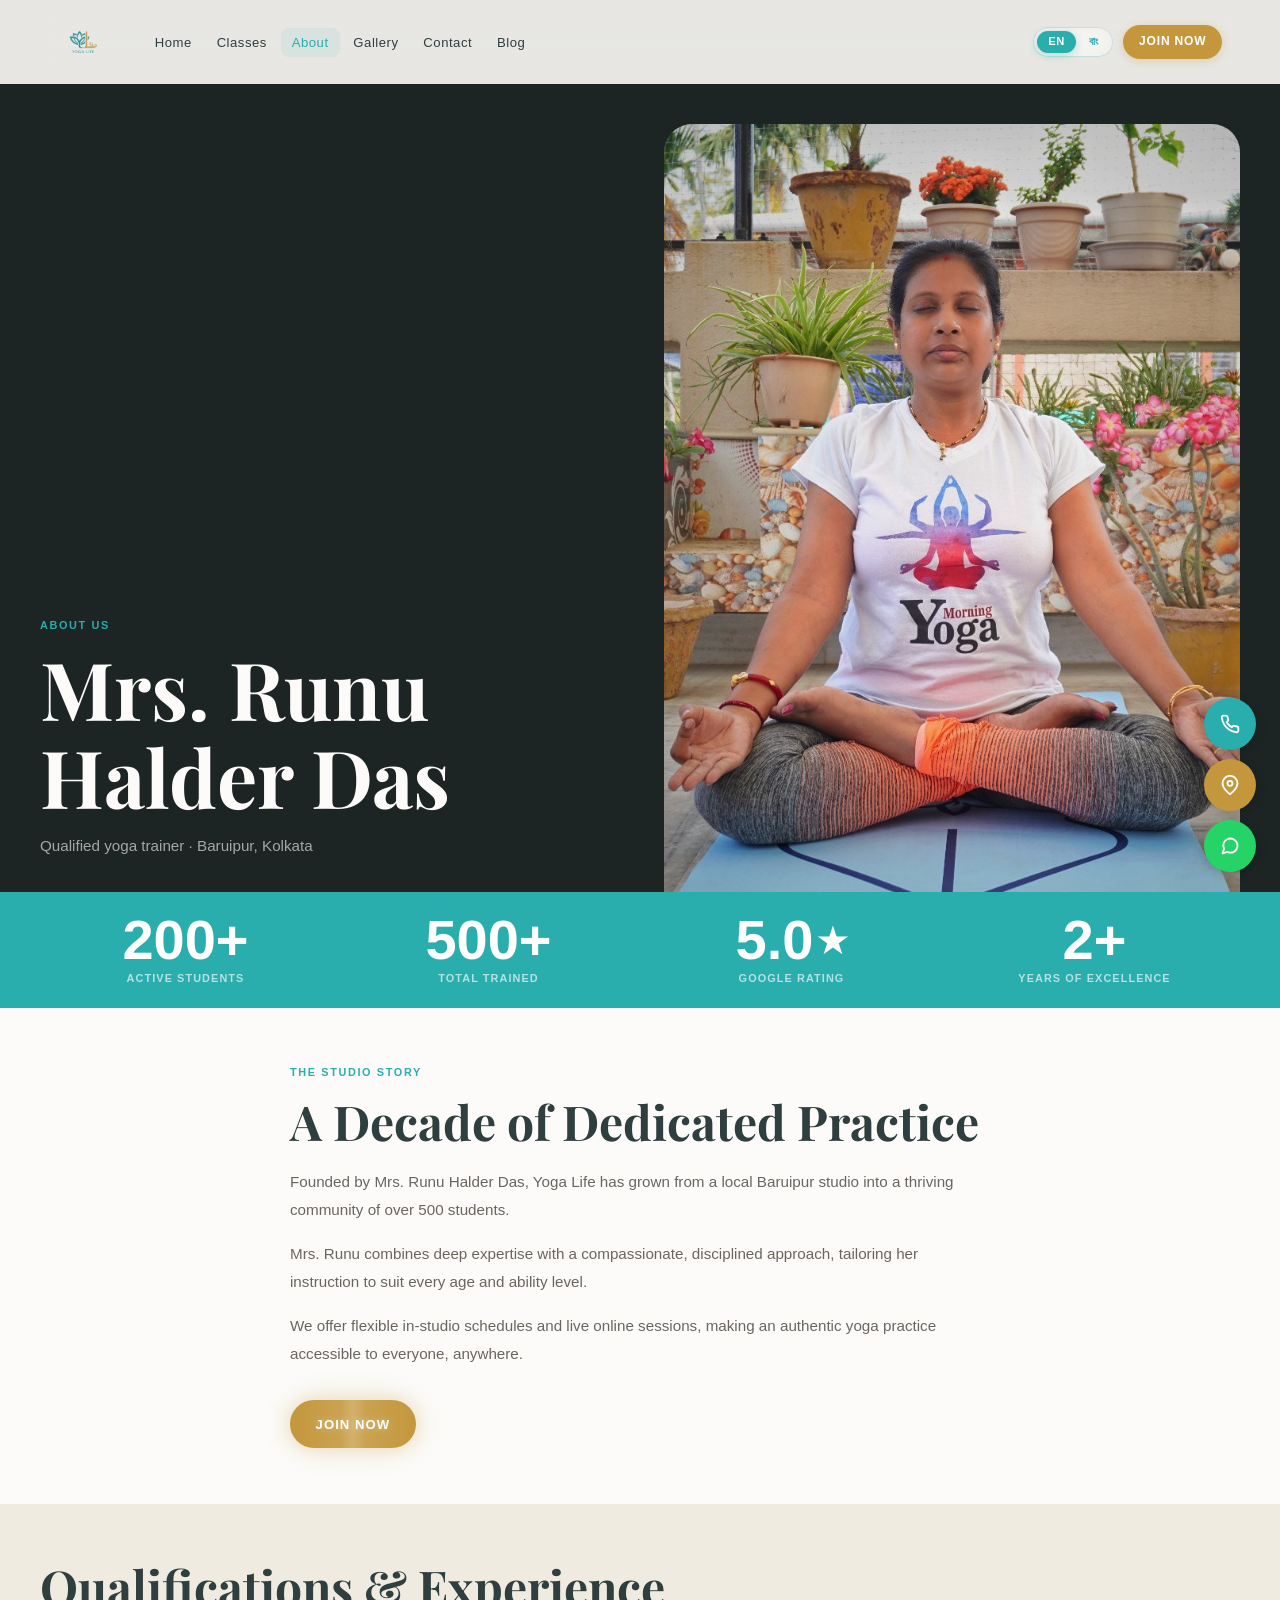
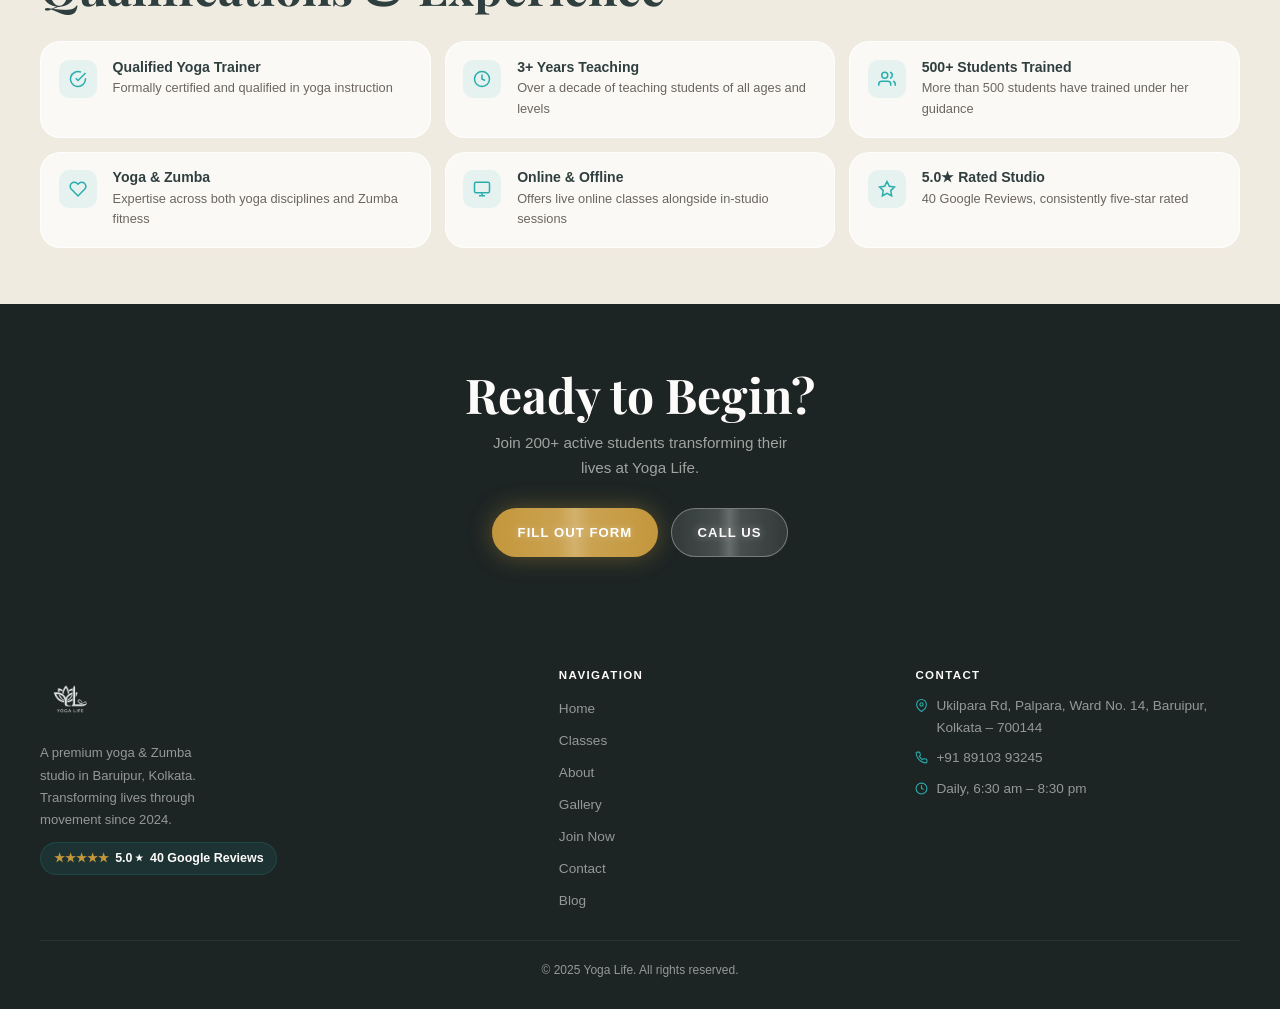
==== about.html @ e457b586 "Fix header page-load transition by hardcoding scrolled class on inner pages, and disable logo shrink" ====
<!DOCTYPE html>
<html lang="en">
<head>
    <!-- Google Search Console Verification -->
    <meta name="google-site-verification" content="EGmx_LkWbeWBFNHHQPnf5CXbHpJaudwl_-J-YU2fF6U" />
    <!-- Google tag (gtag.js) -->
    <script async src="https://www.googletagmanager.com/gtag/js?id=G-JGTG7HRP4K"></script>
    <script>
      window.dataLayer = window.dataLayer || [];
      function gtag(){dataLayer.push(arguments);}
      gtag('js', new Date());

      gtag('config', 'G-JGTG7HRP4K');
    </script>
  <meta charset="UTF-8">
  <meta name="viewport" content="width=device-width, initial-scale=1.0">
  <title>About Runu Halder Das | Certified Yoga Trainer, Baruipur</title>
  <meta name="description" content="Meet Runu Halder Das, certified yoga instructor in Baruipur with 500+ students trained. Learn about Yoga Life's story, teaching philosophy, and commitment to the community.">
  <meta property="og:title" content="About Runu Halder Das | Certified Yoga Trainer, Baruipur">
  <meta property="og:description" content="Meet Runu Halder Das, certified yoga instructor in Baruipur with 500+ students trained. Learn about Yoga Life's story, teaching philosophy, and commitment to the community.">
  <meta property="og:type" content="website">
  <link rel="icon" type="image/png" href="assets/yoga-life-logo.png">
  <link rel="stylesheet" href="css/style.css">
</head>
<body>
<header id="site-header" class="scrolled">
  <div class="nav-inner">
    <a href="index.html" class="nav-logo" aria-label="Yoga Life Home"><img src="assets/yoga-life-logo.png" alt="Yoga Life Logo"></a>
    <nav aria-label="Primary navigation"><ul class="nav-links">
        <li><a href="index.html" data-i18n="nav.home">Home</a></li>
        <li><a href="classes.html" data-i18n="nav.classes">Classes</a></li>
        <li><a href="about.html" data-i18n="nav.about">About</a></li>
        <li><a href="gallery.html" data-i18n="nav.gallery">Gallery</a></li>
        <li><a href="contact.html" data-i18n="nav.contact">Contact</a></li>
        <li><a href="blog.html" data-i18n="nav.blog">Blog</a></li>
      </ul></nav>
    <div class="nav-right">
      <div class="lang-toggle" role="group" aria-label="Language selector">
        <button class="lang-btn active" data-lang="en" aria-label="English">EN</button>
        <button class="lang-btn" data-lang="bn" aria-label="Bengali">&#2476;&#2494;&#2434;</button>
      </div>
      <a href="join.html" class="btn-join-nav" data-i18n="nav.join">Join Now</a>
      <button class="nav-hamburger" id="nav-hamburger" aria-label="Open menu" aria-expanded="false"><span></span><span></span><span></span></button>
    </div>
  </div>
</header>
<nav class="nav-drawer" id="nav-drawer" aria-label="Mobile navigation">
  <a href="index.html" data-i18n="nav.home">Home</a>
  <a href="classes.html" data-i18n="nav.classes">Classes</a>
  <a href="about.html" data-i18n="nav.about">About</a>
  <a href="gallery.html" data-i18n="nav.gallery">Gallery</a>
  <a href="contact.html" data-i18n="nav.contact">Contact</a>
  <a href="blog.html" data-i18n="nav.blog">Blog</a>
  <a href="join.html" class="btn-cta-gold" data-i18n="nav.join">Join Now</a>
</nav>
<section class="about-hero-section">
  <div class="about-hero-inner">
    <div class="about-hero-text">
      <span class="label" data-i18n="ap.label">About Us</span>
      <h1 data-i18n="ap.h1">Mrs. Runu Halder Das</h1>
      <p data-i18n="ap.sub">Qualified yoga trainer - Baruipur, Kolkata</p>
    </div>
    <img src="assets/instructor.jpg" alt="Mrs. Runu Halder Das, Yoga Life instructor" class="about-hero-img" fetchpriority="high">
  </div>
</section>
<section class="stats-band">
  <div class="stats-inner">
    <div class="stat"><div class="stat-num" data-i18n="stat.students">200+</div><div class="stat-label" data-i18n="stat.students.l">Active Students</div></div>
    <div class="stat"><div class="stat-num" data-i18n="stat.trained">500+</div><div class="stat-label" data-i18n="stat.trained.l">Total Trained</div></div>
    <div class="stat"><div class="stat-num" data-i18n="stat.rating">5.0&#9733;</div><div class="stat-label" data-i18n="stat.rating.l">Google Rating</div></div>
    <div class="stat"><div class="stat-num" data-i18n="stat.years">2+</div><div class="stat-label" data-i18n="stat.years.l">Years of Excellence</div></div>
  </div>
</section>
<section class="about-story">
  <div class="about-story-inner reveal">
    <span class="label" data-i18n="ap.story.label">The Studio Story</span>
    <h2 data-i18n="ap.story.h2">A Decade of Dedicated Practice</h2>
    <p data-i18n="ap.story.p1">Yoga Life was founded by Mrs. Runu Halder Das with a single, unwavering belief: that the practice of yoga belongs to everyone.</p>
    <p data-i18n="ap.story.p2">Mrs. Runu brings warmth, precision, and deep expertise to every class. Her approach is both disciplined and compassionate.</p>
    <p data-i18n="ap.story.p3">Today, Yoga Life offers both in-studio classes across multiple time slots and live online sessions.</p>
    <div style="margin-top:2rem;"><a href="join.html" class="btn btn-gold" id="about-join-btn" data-i18n="nav.join">Join Now</a></div>
  </div>
</section>
<section class="qualifications">
  <div class="qualifications-inner">
    <h2 class="reveal" data-i18n="ap.qual.h2">Qualifications and Experience</h2>
    <div class="qual-grid">
      <div class="qual-item reveal"><div class="qual-icon"><svg viewBox="0 0 24 24" fill="none" stroke="currentColor" stroke-width="2"><path d="M22 11.08V12a10 10 0 1 1-5.93-9.14"/><polyline points="22 4 12 14.01 9 11.01"/></svg></div><div><h4 data-i18n="ap.qual.1.title">Qualified Yoga Trainer</h4><p data-i18n="ap.qual.1.desc">Formally certified and qualified in yoga instruction</p></div></div>
      <div class="qual-item reveal reveal-delay-1"><div class="qual-icon"><svg viewBox="0 0 24 24" fill="none" stroke="currentColor" stroke-width="2"><circle cx="12" cy="12" r="10"/><polyline points="12 6 12 12 16 14"/></svg></div><div><h4 data-i18n="ap.qual.2.title">3+ Years Teaching</h4><p data-i18n="ap.qual.2.desc">Years of teaching students of all ages</p></div></div>
      <div class="qual-item reveal reveal-delay-2"><div class="qual-icon"><svg viewBox="0 0 24 24" fill="none" stroke="currentColor" stroke-width="2"><path d="M17 21v-2a4 4 0 0 0-4-4H5a4 4 0 0 0-4 4v2"/><circle cx="9" cy="7" r="4"/><path d="M23 21v-2a4 4 0 0 0-3-3.87"/><path d="M16 3.13a4 4 0 0 1 0 7.75"/></svg></div><div><h4 data-i18n="ap.qual.3.title">500+ Students Trained</h4><p data-i18n="ap.qual.3.desc">More than 500 students have trained under her guidance</p></div></div>
      <div class="qual-item reveal"><div class="qual-icon"><svg viewBox="0 0 24 24" fill="none" stroke="currentColor" stroke-width="2"><path d="M20.84 4.61a5.5 5.5 0 0 0-7.78 0L12 5.67l-1.06-1.06a5.5 5.5 0 0 0-7.78 7.78l1.06 1.06L12 21.23l7.78-7.78 1.06-1.06a5.5 5.5 0 0 0 0-7.78z"/></svg></div><div><h4 data-i18n="ap.qual.4.title">Yoga and Zumba</h4><p data-i18n="ap.qual.4.desc">Expertise across both yoga disciplines and Zumba fitness</p></div></div>
      <div class="qual-item reveal reveal-delay-1"><div class="qual-icon"><svg viewBox="0 0 24 24" fill="none" stroke="currentColor" stroke-width="2"><rect x="2" y="3" width="20" height="14" rx="2" ry="2"/><line x1="8" y1="21" x2="16" y2="21"/><line x1="12" y1="17" x2="12" y2="21"/></svg></div><div><h4 data-i18n="ap.qual.5.title">Online and Offline</h4><p data-i18n="ap.qual.5.desc">Live online classes alongside in-studio sessions</p></div></div>
      <div class="qual-item reveal reveal-delay-2"><div class="qual-icon"><svg viewBox="0 0 24 24" fill="none" stroke="currentColor" stroke-width="2"><polygon points="12 2 15.09 8.26 22 9.27 17 14.14 18.18 21.02 12 17.77 5.82 21.02 7 14.14 2 9.27 8.91 8.26 12 2"/></svg></div><div><h4 data-i18n="ap.qual.6.title">5.0&#9733; Rated Studio</h4><p data-i18n="ap.qual.6.desc">40 Google Reviews - consistently five-star rated</p></div></div>
    </div>
  </div>
</section>
<section class="cta-band">
  <div class="reveal">
    <h2 data-i18n="cta.h2">Ready to Begin?</h2>
    <p data-i18n="cta.p">Join 200+ active students transforming their lives at Yoga Life.</p>
    <div class="cta-btns">
      <a href="join.html" class="btn btn-gold" id="about-cta-btn" data-i18n="cta.btn1">Fill Out Form</a>
      <a href="tel:+918910393245" class="btn btn-outline" data-i18n="cta.btn2">Call Us</a>
    </div>
  </div>
</section>
<footer class="site-footer" aria-label="Site footer">
  <div class="footer-inner">
    <div class="footer-logo-col">
      <div class="footer-logo"><img src="assets/yoga-life-logo.png" alt="Yoga Life Logo"></div>
      <p class="footer-desc" data-i18n="footer.desc">A premium yoga and Zumba studio in Baruipur, Kolkata.</p>
      <a href="https://maps.app.goo.gl/x7ezDPFoH5HibmBJ8" target="_blank" rel="noopener noreferrer" class="footer-rating" id="footer-rating-link">
        <span class="stars">&#9733;&#9733;&#9733;&#9733;&#9733;</span> <span data-i18n="footer.rating">5.0&#9733; 40 Google Reviews</span>
      </a>
    </div>
    <div class="footer-col">
      <h4 data-i18n="footer.nav">Navigation</h4>
      <ul>
        <li><a href="index.html" data-i18n="nav.home">Home</a></li>
        <li><a href="classes.html" data-i18n="nav.classes">Classes</a></li>
        <li><a href="about.html" data-i18n="nav.about">About</a></li>
        <li><a href="gallery.html" data-i18n="nav.gallery">Gallery</a></li>
        <li><a href="join.html" data-i18n="nav.join">Join Now</a></li>
        <li><a href="contact.html" data-i18n="nav.contact">Contact</a></li>
        <li><a href="blog.html" data-i18n="nav.blog">Blog</a></li>
      </ul>
    </div>
    <div class="footer-col">
      <h4 data-i18n="footer.contact">Contact</h4>
      <div class="contact-item"><svg viewBox="0 0 24 24" fill="none" stroke="currentColor" stroke-width="2"><path d="M21 10c0 7-9 13-9 13s-9-6-9-13a9 9 0 0 1 18 0z"/><circle cx="12" cy="10" r="3"/></svg><span data-i18n="footer.address">Ukilpara Rd, Palpara, Baruipur, Kolkata 700144</span></div>
      <div class="contact-item"><svg viewBox="0 0 24 24" fill="none" stroke="currentColor" stroke-width="2"><path d="M22 16.92v3a2 2 0 0 1-2.18 2 19.79 19.79 0 0 1-8.63-3.07 19.5 19.5 0 0 1-6-6 19.79 19.79 0 0 1-3.07-8.67A2 2 0 0 1 4.11 2h3a2 2 0 0 1 2 1.72c.127.96.361 1.903.7 2.81a2 2 0 0 1-.45 2.11L8.09 9.91a16 16 0 0 0 6 6l1.27-1.27a2 2 0 0 1 2.11-.45c.907.339 1.85.573 2.81.7A2 2 0 0 1 22 16.92z"/></svg><a href="tel:+918910393245">+91 89103 93245</a></div>
      <div class="contact-item"><svg viewBox="0 0 24 24" fill="none" stroke="currentColor" stroke-width="2"><circle cx="12" cy="12" r="10"/><polyline points="12 6 12 12 16 14"/></svg><span data-i18n="footer.hours.val">Daily, 6:30 am - 8:30 pm</span></div>
    </div>
  </div>
  <div class="footer-bottom"><p data-i18n="footer.copy">2025 Yoga Life. All rights reserved.</p></div>
</footer>
<div class="float-contacts" aria-label="Quick contact">
  <a href="tel:+918910393245" class="float-btn float-call" id="float-call-btn" aria-label="Call us"><svg viewBox="0 0 24 24" fill="none" stroke="currentColor" stroke-width="2.2" stroke-linecap="round" stroke-linejoin="round"><path d="M22 16.92v3a2 2 0 0 1-2.18 2 19.79 19.79 0 0 1-8.63-3.07 19.5 19.5 0 0 1-6-6 19.79 19.79 0 0 1-3.07-8.67A2 2 0 0 1 4.11 2h3a2 2 0 0 1 2 1.72c.127.96.361 1.903.7 2.81a2 2 0 0 1-.45 2.11L8.09 9.91a16 16 0 0 0 6 6l1.27-1.27a2 2 0 0 1 2.11-.45c.907.339 1.85.573 2.81.7A2 2 0 0 1 22 16.92z"/></svg></a>
  <a href="https://maps.app.goo.gl/x7ezDPFoH5HibmBJ8" target="_blank" rel="noopener noreferrer" class="float-btn float-directions" id="float-dir-btn" aria-label="Get directions"><svg viewBox="0 0 24 24" fill="none" stroke="currentColor" stroke-width="2.2" stroke-linecap="round" stroke-linejoin="round"><path d="M21 10c0 7-9 13-9 13s-9-6-9-13a9 9 0 0 1 18 0z"/><circle cx="12" cy="10" r="3"/></svg></a>
  <a href="https://wa.me/919800421238" target="_blank" rel="noopener noreferrer" class="float-btn float-whatsapp" id="float-wa-btn" aria-label="WhatsApp us"><svg viewBox="0 0 24 24" fill="none" stroke="currentColor" stroke-width="2.2" stroke-linecap="round" stroke-linejoin="round"><path d="M21 11.5a8.38 8.38 0 0 1-.9 3.8 8.5 8.5 0 0 1-7.6 4.7 8.38 8.38 0 0 1-3.8-.9L3 21l1.9-5.7a8.38 8.38 0 0 1-.9-3.8 8.5 8.5 0 0 1 4.7-7.6 8.38 8.38 0 0 1 3.8-.9h.5a8.48 8.48 0 0 1 8 8v.5z"/></svg></a>
</div>
<script src="js/translations.js"></script>
<script src="js/main.js"></script>
</body></html>
---- css/style.css ----
/* =============================================
   YOGA LIFE â€” Design System | style.css (v2)
   ============================================= */

@import url('https://fonts.googleapis.com/css2?family=Playfair+Display:ital,wght@0,700;0,900;1,700;1,900&family=Inter:wght@300;400;500;600;700&display=swap');

:root {
  --charcoal: #1C2424;
  --teal: #2AADAD;
  --teal-dark: #1E8888;
  --teal-glass:  rgba(42, 173, 173, 0.15);
  --gold: #C4973C;
  --gold-dark: #A57E31;
  --off-white: #FCFBF9;
  --cream:       #F0EBE1;
  --text-dark:   #2F3E3E;
  --text-muted:  #6B6560;
  --white:       #FFFFFF;
  --font-display: 'Playfair Display', Georgia, serif;
  --font-body:    'Outfit', sans-serif;
  --ease-sharp:  cubic-bezier(0.85, 0, 0.15, 1);
  --transition:  0.3s cubic-bezier(0.25, 0.46, 0.45, 0.94);
  --max-w: 1200px;
  --nav-h: 84px;
  --nav-scrolled-h: 84px;
  --r-sm:  12px;
  --r-md:  20px;
  --r-lg:  28px;
  --r-xl:  40px;
}

@media (max-width: 767px) {
  :root { 
    --nav-h: 70px; 
    --nav-scrolled-h: 70px; 
  }
}

*, *::before, *::after { box-sizing: border-box; margin: 0; padding: 0; -webkit-tap-highlight-color: transparent; }
html { scroll-behavior: smooth; -webkit-text-size-adjust: 100%; }
body {
  font-family: var(--font-body);
  font-size: 16px;
  line-height: 1.6;
  color: var(--text-dark);
  background: var(--off-white);
  overflow-x: hidden;
}
img { display: block; max-width: 100%; height: auto; }
a { color: inherit; text-decoration: none; }
button { font-family: var(--font-body); cursor: pointer; border: none; background: none; }

/* Typography */
h1, h2, h3, h4 { font-family: var(--font-display); font-weight: 700; line-height: 1.1; }
h1 { font-size: clamp(2.2rem, 7vw, 5rem); }
h2 { font-size: clamp(1.6rem, 4vw, 3rem); }
h3 { font-size: clamp(1.1rem, 2.5vw, 1.8rem); }
.label { font-family: var(--font-body); font-size: 0.68rem; font-weight: 600; letter-spacing: 0.15em; text-transform: uppercase; }
.serif-italic { font-family: var(--font-display); font-style: italic; font-weight: 700; }

/* Layout */
.container { max-width: var(--max-w); margin: 0 auto; padding: 0 1.1rem; }

/* Reveal */
.reveal { opacity: 0; transform: translateY(24px); transition: opacity 0.5s var(--ease-sharp), transform 0.5s var(--ease-sharp); }
.reveal.visible { opacity: 1; transform: none; }
.reveal-delay-1 { transition-delay: 0.1s; }
.reveal-delay-2 { transition-delay: 0.2s; }
.reveal-delay-3 { transition-delay: 0.3s; }

/* ===== HEADER ===== */
#site-header {
  position: fixed; top: 0; left: 0; right: 0;
  z-index: 1000; height: var(--nav-h);
  display: flex; align-items: center;
  background: transparent;
  transition: height 0.4s var(--ease-sharp), background 0.4s var(--ease-sharp), box-shadow 0.4s var(--ease-sharp), backdrop-filter 0.4s;
}

/* Frosted glass on scroll OR always on inner pages */
#site-header.scrolled {
  height: var(--nav-scrolled-h);
  background: rgba(250, 248, 244, 0.92);
  backdrop-filter: blur(24px) saturate(1.4);
  -webkit-backdrop-filter: blur(24px) saturate(1.4);
  box-shadow: 0 1px 0 rgba(0,0,0,0.07);
}

/* Nav inner */
.nav-inner {
  width: 100%; max-width: var(--max-w); margin: 0 auto;
  padding: 0 1.1rem;
  display: flex; align-items: center; justify-content: flex-start; gap: 0.75rem;
}

.nav-logo { margin-right: 1.5rem; }
.nav-logo img { height: 42px; width: auto; display: block; transition: height 0.4s var(--ease-sharp); }
@media (min-width: 768px) { 
  .nav-logo img { height: 50px; } 
}

/* Nav links â€” always dark (visible on frosted glass) */
.nav-links { display: none; list-style: none; gap: 0.15rem; }
.nav-links a {
  font-size: 0.82rem; font-weight: 500; letter-spacing: 0.04em;
  padding: 0.45rem 0.7rem; border-radius: 8px;
  color: var(--text-dark);
  transition: color var(--transition), background var(--transition);
}
.nav-links a:hover, .nav-links a.active {
  color: var(--teal); background: rgba(42,173,173,0.08);
}

/* Hero dark override â€” white nav links on home hero ONLY */
#site-header.hero-dark:not(.scrolled) .nav-links a { color: var(--off-white); }
#site-header.hero-dark:not(.scrolled) .nav-links a:hover, #site-header.hero-dark:not(.scrolled) .nav-links a.active { color: var(--teal); }
#site-header.hero-dark:not(.scrolled) .nav-hamburger span { background: var(--off-white); }
#site-header.hero-dark:not(.scrolled) .btn-join-nav { background: rgba(196,151,60,0.9); }

.nav-right { display: flex; align-items: center; gap: 0.6rem; margin-left: auto; }

/* Language Toggle â€” liquid glass style */
.lang-toggle {
  display: flex; align-items: center;
  background: rgba(255,255,255,0.18);
  backdrop-filter: blur(12px);
  -webkit-backdrop-filter: blur(12px);
  border: 1px solid rgba(42,173,173,0.22);
  border-radius: 24px; padding: 3px; gap: 2px; flex-shrink: 0;
}

/* On dark hero, slightly different glass */
#site-header.hero-dark:not(.scrolled) .lang-toggle {
  background: rgba(255,255,255,0.1);
  border-color: rgba(255,255,255,0.2);
}

.lang-btn {
  font-size: 0.7rem; font-weight: 700; letter-spacing: 0.05em;
  padding: 5px 11px; border-radius: 20px;
  color: var(--teal);
  transition: background var(--transition), color var(--transition), box-shadow var(--transition);
  cursor: pointer; border: none; background: none; white-space: nowrap;
  line-height: 1;
}
#site-header.hero-dark:not(.scrolled) .lang-btn { color: rgba(255,255,255,0.8); }

.lang-btn.active {
  background: var(--teal);
  color: var(--white);
  box-shadow: 0 2px 8px rgba(42,173,173,0.35);
}

/* Join Now nav button */
.btn-join-nav {
  font-size: 0.75rem; font-weight: 700; letter-spacing: 0.07em;
  padding: 0.48rem 1rem; border-radius: 24px;
  background: var(--gold); color: var(--white);
  text-transform: uppercase;
  transition: background var(--transition), transform var(--transition), box-shadow var(--transition);
  white-space: nowrap; display: none;
  box-shadow: 0 2px 10px rgba(196,151,60,0.3);
}
.btn-join-nav:hover { background: var(--gold-dark); transform: translateY(-1px); box-shadow: 0 4px 16px rgba(196,151,60,0.4); }

/* Hamburger */
.nav-hamburger { display: flex; flex-direction: column; gap: 5px; width: 28px; cursor: pointer; padding: 4px; flex-shrink: 0; }
.nav-hamburger span {
  display: block; height: 2px; background: var(--text-dark);
  border-radius: 2px; transition: transform 250ms var(--ease-sharp), opacity 250ms;
}
.nav-hamburger.open span:nth-child(1) { transform: translateY(7px) rotate(45deg); }
.nav-hamburger.open span:nth-child(2) { opacity: 0; }
.nav-hamburger.open span:nth-child(3) { transform: translateY(-7px) rotate(-45deg); }

/* Mobile nav drawer */
.nav-drawer {
  display: none; position: fixed; inset: 0; z-index: 999;
  background: rgba(250, 248, 244, 0.97);
  backdrop-filter: blur(24px);
  -webkit-backdrop-filter: blur(24px);
  flex-direction: column;
  padding: calc(var(--nav-h) + 1.5rem) 1.5rem 2rem; gap: 0;
}
.nav-drawer.open { display: flex; }
.nav-drawer a {
  font-size: 1.4rem; font-weight: 700; font-family: var(--font-display);
  padding: 0.75rem 0; border-bottom: 1px solid var(--cream);
  color: var(--text-dark); transition: color var(--transition);
}
.nav-drawer a:hover, .nav-drawer a.active { color: var(--teal); }
.nav-drawer .btn-cta-gold {
  margin-top: 1.5rem; display: block; text-align: center;
  font-family: var(--font-body); font-size: 1rem; padding: 0.85rem 2rem;
  border-radius: var(--r-xl); background: var(--gold); color: var(--white); font-weight: 700;
  box-shadow: 0 4px 16px rgba(196,151,60,0.3);
}

@media (min-width: 768px) {
  .nav-links { display: flex; }
  .btn-join-nav { display: flex; }
  .nav-hamburger { display: none; }
}

/* ===== BUTTONS ===== */
.btn {
  display: inline-flex; align-items: center; justify-content: center; gap: 0.5rem;
  font-family: var(--font-body); font-weight: 700; font-size: 0.82rem;
  letter-spacing: 0.08em; text-transform: uppercase;
  padding: 0.8rem 1.6rem; border-radius: var(--r-xl); border: none; cursor: pointer;
  transition: transform 150ms var(--ease-sharp), background 200ms, box-shadow 200ms;
  will-change: transform, box-shadow;
  transform: translateZ(0);
  white-space: nowrap; min-height: 48px;
}
.btn:hover { transform: translateY(-2px); }
.btn:active { transform: translateY(0); }
.btn-gold { 
  background: var(--gold); color: var(--white); 
  box-shadow: 0 0 25px rgba(196, 151, 60, 0.4);
  animation: joinNowPulse 3s infinite ease-in-out;
}
.btn-gold:hover { 
  background: var(--gold-dark); 
  box-shadow: 0 0 35px rgba(196, 151, 60, 0.7); 
  animation: none; 
}
.btn-teal { background: var(--teal); color: var(--white); box-shadow: 0 2px 12px rgba(42,173,173,0.28); }
.btn-teal:hover { background: var(--teal-dark); box-shadow: 0 4px 20px rgba(42,173,173,0.4); }
.btn-outline { background: rgba(255,255,255,0.1); backdrop-filter: blur(8px); color: var(--off-white); border: 1.5px solid rgba(250,248,244,0.35); }
.btn-outline:hover { border-color: var(--off-white); background: rgba(250,248,244,0.15); }
.btn-outline-dark { background: transparent; color: var(--text-dark); border: 1.5px solid rgba(26,25,23,0.2); }
.btn-outline-dark:hover { border-color: var(--teal); color: var(--teal); background: rgba(42,173,173,0.05); }

/* ===== FLOATING CONTACT BUTTONS ===== */
.float-contacts {
  position: fixed; bottom: 1.25rem; right: 1rem;
  z-index: 900; display: flex; flex-direction: column; gap: 0.55rem; align-items: flex-end;
}
.float-btn {
  display: flex; align-items: center; justify-content: center;
  width: 48px; height: 48px; border-radius: 50%; color: var(--white);
  box-shadow: 0 3px 12px rgba(0,0,0,0.2);
  transition: transform 150ms var(--ease-sharp), box-shadow 150ms;
  text-decoration: none; flex-shrink: 0;
}
.float-btn:hover { transform: translateY(-3px) scale(1.08); box-shadow: 0 6px 20px rgba(0,0,0,0.28); }
.float-btn svg { width: 20px; height: 20px; flex-shrink: 0; }
.float-call { background: var(--teal); }
.float-whatsapp { background: #25D366; }
.float-directions { background: var(--gold); }
@media (min-width: 768px) { .float-contacts { bottom: 1.75rem; right: 1.5rem; } .float-btn { width: 52px; height: 52px; } }

/* ===== HERO ===== */
.hero {
  position: relative; min-height: 100svh;
  background: var(--charcoal);
  display: flex; flex-direction: column; justify-content: flex-end;
  overflow: hidden; padding-top: var(--nav-h);
}
.hero-slider {
  position: absolute; inset: 0;
  width: 100%; height: 100%;
  z-index: 1;
}
.swiper-slide {
  width: 100%; height: 100%;
}
.hero-bg-img {
  width: 100%; height: 100%;
  object-fit: cover; object-position: center center;
  opacity: 0.4;
}
/* Pagination Dots */
.swiper-pagination {
  bottom: 30px !important;
  z-index: 10 !important;
}
.swiper-pagination-bullet {
  background: var(--off-white);
  opacity: 0.5;
  width: 8px; height: 8px;
  transition: opacity 200ms ease, background-color 200ms ease;
}
.swiper-pagination-bullet-active {
  background: var(--gold);
  opacity: 1;
}
.hero-content {
  position: relative; z-index: 2;
  padding: 2.5rem 1.1rem 8rem; /* 8rem bottom padding avoids floating buttons */
  max-width: var(--max-w); margin: 0 auto; width: 100%;
  pointer-events: none;
}
.hero-content > * {
  pointer-events: auto;
}
.hero-label { color: var(--teal); margin-bottom: 0.75rem; display: block; }
.hero-headline {
  position: relative;
  font-family: var(--font-display); font-weight: 900;
  font-size: clamp(2.8rem, 11vw, 8.5rem); line-height: 0.95;
  letter-spacing: -0.025em; 
  margin-bottom: 1.25rem;
  color: var(--off-white);
}

.hero-headline span {
  color: var(--off-white);
  animation: lineGlow 6s infinite;
  display: inline-block; /* Helps isolate the shadow rendering */
  will-change: filter, text-shadow;
  transform: translateZ(0);
}
.hero-headline span:nth-of-type(1) { animation-delay: 0s; }
.hero-headline span:nth-of-type(2) { animation-delay: 4s; }

.hero-headline .italic-gold {
  font-style: italic;
  color: var(--gold);
  animation: lineGlowGold 6s infinite;
  animation-delay: 2s;
  display: inline-block;
  will-change: filter, text-shadow;
  transform: translateZ(0);
}

@keyframes lineGlow {
  0% { text-shadow: 0 0 0 transparent; }
  25% { text-shadow: 0 0 60px rgba(255,255,255,0.45), 0 0 25px rgba(255,255,255,0.25); }
  55%, 100% { text-shadow: 0 0 0 transparent; }
}

@keyframes lineGlowGold {
  0% { text-shadow: 0 0 0 transparent; }
  25% { text-shadow: 0 0 60px rgba(196, 151, 60, 0.55), 0 0 25px rgba(196, 151, 60, 0.35); }
  55%, 100% { text-shadow: 0 0 0 transparent; }
}
.hero-sub { font-size: clamp(0.95rem, 2vw, 1.15rem); color: rgba(250,248,244,0.7); max-width: 38ch; margin-bottom: 0.6rem; line-height: 1.65; }
.hero-trust { font-size: 0.75rem; color: rgba(250,248,244,0.45); margin-bottom: 1.75rem; letter-spacing: 0; }
.hero-trust .stars { color: var(--gold); }
.hero-ctas { display: flex; flex-wrap: wrap; gap: 0.75rem; }

/* Apply smooth glow wave to all buttons globally, plus text-shadow */
.btn {
  position: relative;
  z-index: 1; /* Creates stacking context for the ::before glow */
  overflow: hidden;
  text-shadow: 0 0 8px rgba(255, 255, 255, 0.4);
  transition: transform 150ms var(--ease-sharp), box-shadow 300ms ease, background 200ms, text-shadow 300ms ease;
}
.btn:hover { text-shadow: 0 0 12px rgba(255, 255, 255, 0.8); }
.hero-ctas .btn-outline { box-shadow: 0 0 25px rgba(255, 255, 255, 0.15); }
.hero-ctas .btn-outline:hover { box-shadow: 0 0 30px rgba(255, 255, 255, 0.3); }

@keyframes joinNowPulse {
  0% { box-shadow: 0 0 15px rgba(196, 151, 60, 0.3); }
  50% { box-shadow: 0 0 35px rgba(196, 151, 60, 0.8), 0 0 15px rgba(255,255,255,0.15); }
  100% { box-shadow: 0 0 15px rgba(196, 151, 60, 0.3); }
}

/* Smooth soft glow wave below the text on all .btn */
.btn::before {
  content: '';
  position: absolute;
  top: 0; left: 0; width: 100%; height: 100%;
  background: linear-gradient(to right, transparent 0%, rgba(255,255,255,0.1) 40%, rgba(255,255,255,0.25) 50%, rgba(255,255,255,0.1) 60%, transparent 100%);
  z-index: -1;
  pointer-events: none;
  animation: btnGlowWave 4s infinite;
}

@keyframes btnGlowWave {
  0% { transform: translateX(-150%) skewX(-20deg); }
  50% { transform: translateX(150%) skewX(-20deg); }
  100% { transform: translateX(150%) skewX(-20deg); } /* Pause before next wave */
}
.hero-corner { position: absolute; font-size: 0.6rem; font-weight: 600; letter-spacing: 0.18em; text-transform: uppercase; color: rgba(250,248,244,0.28); }
.hero-corner.tl { top: calc(var(--nav-h) + 1rem); left: 1.1rem; }
.hero-corner.br { bottom: 0.25rem; right: 0.75rem; text-align: right; }
@media (min-width: 768px) { .hero-content { padding: 3.5rem 2rem 6rem; } }

/* ===== STATS BAND ===== */
.stats-band { background: var(--teal); padding: 1.25rem 1.1rem; }
.stats-inner {
  max-width: var(--max-w); margin: 0 auto;
  display: grid; grid-template-columns: 1fr 1fr; gap: 1.25rem 0.75rem; text-align: center;
}
.stat-num { font-family: var(--font-body); font-weight: 900; font-size: clamp(1.8rem, 6vw, 3.5rem); line-height: 1; color: var(--white); }
.stat-label { font-size: 0.68rem; font-weight: 600; letter-spacing: 0.1em; text-transform: uppercase; color: rgba(255,255,255,0.65); margin-top: 0.15rem; }
@media (min-width: 600px) { .stats-inner { grid-template-columns: repeat(4, 1fr); } }

/* ===== ABOUT TEASER ===== */
.about-teaser { background: var(--off-white); padding: 3.5rem 1.1rem; }
.about-teaser-inner { max-width: var(--max-w); margin: 0 auto; display: grid; grid-template-columns: 1fr; gap: 1.5rem; align-items: center; }
.about-img-wrap { position: relative; }
.about-img-wrap img { width: 100%; border-radius: var(--r-lg); aspect-ratio: 4/5; object-fit: cover; object-position: center top; }
.about-img-badge {
  position: absolute; bottom: -0.75rem; right: -0.25rem;
  background: var(--gold); color: var(--white); border-radius: var(--r-md);
  padding: 0.85rem 1.1rem; text-align: center; box-shadow: 0 4px 20px rgba(0,0,0,0.18);
}
.about-img-badge .num { font-family: var(--font-display); font-weight: 900; font-size: 1.8rem; line-height: 1; display: block; }
.about-img-badge .txt { font-size: 0.65rem; font-weight: 600; letter-spacing: 0.08em; text-transform: uppercase; }
.about-body .label { color: var(--teal); margin-bottom: 0.75rem; display: block; }
.about-body h2 { margin-bottom: 1rem; }
.about-body p { color: var(--text-muted); max-width: 48ch; margin-bottom: 1.25rem; line-height: 1.75; font-size: 0.95rem; }
@media (min-width: 768px) { .about-teaser-inner { grid-template-columns: 1fr 1fr; } }

/* ===== CLASSES OVERVIEW (dark) ===== */
.classes-overview { background: var(--charcoal); padding: 3.5rem 1.1rem; }
.section-header { margin-bottom: 2.5rem; max-width: var(--max-w); margin-left: auto; margin-right: auto; }
.section-header .label { color: var(--teal); display: block; margin-bottom: 0.6rem; }
.section-header h2 { color: var(--text-dark); }
.classes-overview .section-header h2 { color: var(--off-white); }
.classes-grid { max-width: var(--max-w); margin: 0 auto; display: grid; grid-template-columns: 1fr; gap: 1.25rem; }
.class-card {
  background: var(--charcoal); border: 1px solid rgba(255,255,255,0.06);
  border-radius: var(--r-lg); overflow: hidden;
  transition: transform 200ms var(--ease-sharp), border-color 200ms, box-shadow 200ms;
}
.class-card:hover { transform: translateY(-4px); border-color: rgba(42,173,173,0.3); box-shadow: 0 12px 32px rgba(0,0,0,0.3); }
.class-card-img { width: 100%; aspect-ratio: 16/9; object-fit: cover; }
.class-card-body { padding: 1.25rem; }
.class-card-tag { display: inline-block; font-size: 0.65rem; font-weight: 700; letter-spacing: 0.12em; text-transform: uppercase; color: var(--teal); background: rgba(42,173,173,0.12); border-radius: 20px; padding: 3px 10px; margin-bottom: 0.65rem; }
.class-card h3 { color: var(--off-white); margin-bottom: 0.45rem; font-size: 1.2rem; }
.class-card p { font-size: 0.88rem; color: rgba(250,248,244,0.6); line-height: 1.6; margin-bottom: 1.1rem; }
@media (min-width: 600px) { .classes-grid { grid-template-columns: 1fr 1fr; } }

/* ===== STATEMENT BAND (teal) ===== */
.statement-band { background: var(--teal); padding: 4rem 1.1rem; text-align: center; }
.statement-band .big-quote {
  font-family: var(--font-display); font-weight: 900;
  font-size: clamp(1.8rem, 6vw, 4.5rem); line-height: 1.05;
  letter-spacing: -0.02em; color: var(--white); max-width: 18ch; margin: 0 auto 1.25rem;
}
.statement-band .big-quote .italic { font-style: italic; color: rgba(255,255,255,0.72); }
.statement-band .sub { color: rgba(255,255,255,0.72); margin-bottom: 1.75rem; max-width: 36ch; margin-left: auto; margin-right: auto; font-size: 0.95rem; }

/* ===== TIMINGS â€” LIQUID GLASS ===== */
.timings-section { background: var(--cream); padding: 3.5rem 1.1rem; }
.timings-inner { max-width: var(--max-w); margin: 0 auto; }

/* Liquid glass tab bar */
.timings-tabs {
  display: inline-flex; gap: 4px;
  background: rgba(255, 255, 255, 0.45);
  backdrop-filter: blur(16px) saturate(1.6);
  -webkit-backdrop-filter: blur(16px) saturate(1.6);
  border: 1px solid rgba(255,255,255,0.7);
  border-radius: var(--r-xl);
  padding: 4px;
  margin-bottom: 1.75rem;
  box-shadow: 0 4px 16px rgba(0,0,0,0.07), inset 0 1px 0 rgba(255,255,255,0.8);
}

.timings-tab {
  font-size: 0.82rem; font-weight: 600; letter-spacing: 0.05em;
  padding: 0.55rem 1.25rem; border-radius: var(--r-xl);
  color: var(--text-muted); cursor: pointer; border: none; background: none;
  transition: all 200ms var(--ease-sharp);
  position: relative;
}
.timings-tab.active {
  background: var(--teal);
  color: var(--white);
  box-shadow: 0 2px 10px rgba(42,173,173,0.35);
}
.timings-tab:not(.active):hover { color: var(--teal); background: rgba(42,173,173,0.08); }

.timings-panel { display: none; }
.timings-panel.active { display: block; }

.schedule-table { width: 100%; border-collapse: collapse; border-radius: var(--r-md); overflow: hidden; }
.schedule-table th { text-align: left; font-size: 0.68rem; letter-spacing: 0.1em; text-transform: uppercase; color: var(--text-muted); padding: 0.55rem 0.75rem; background: rgba(255,255,255,0.5); border-bottom: 1px solid rgba(0,0,0,0.08); }
.schedule-table td { padding: 0.8rem 0.75rem; font-size: 0.88rem; border-bottom: 1px solid rgba(0,0,0,0.05); background: rgba(255,255,255,0.3); }
.schedule-table tr:last-child td { border-bottom: none; }
.schedule-table tr:hover td { background: rgba(42,173,173,0.06); }

.pricing-cards { display: grid; grid-template-columns: 1fr 1fr; gap: 0.85rem; margin-top: 1.5rem; }
.pricing-card {
  background: rgba(255,255,255,0.7);
  backdrop-filter: blur(8px);
  -webkit-backdrop-filter: blur(8px);
  border-radius: var(--r-md); padding: 1.1rem;
  border: 1px solid rgba(255,255,255,0.85);
  box-shadow: 0 2px 12px rgba(0,0,0,0.05);
}
.pricing-card .price { font-family: var(--font-body); font-weight: 900; font-size: 1.7rem; color: var(--teal); line-height: 1.1; }
.pricing-card .price-period { font-size: 0.75rem; color: var(--text-muted); margin-top: 0.1rem; }
.pricing-card .plan-name { font-weight: 600; font-size: 0.85rem; margin-bottom: 0.2rem; }
.pricing-card .savings { display: inline-block; background: rgba(196,151,60,0.12); color: var(--gold-dark); border-radius: 20px; font-size: 0.68rem; font-weight: 700; padding: 2px 8px; margin-top: 0.25rem; margin-left: 4px; }

/* ===== TESTIMONIALS ===== */
.testimonials { background: var(--off-white); padding: 3.5rem 1.1rem; }
.testimonials-grid { max-width: var(--max-w); margin: 1.75rem auto 0; display: grid; grid-template-columns: 1fr; gap: 1rem; }
.testimonial-card {
  background: var(--white); border-radius: var(--r-lg); padding: 1.5rem;
  box-shadow: 0 2px 16px rgba(0,0,0,0.055);
  border: 1px solid rgba(0,0,0,0.04);
  display: flex; flex-direction: column; height: 100%;
}
.testimonial-stars { color: var(--gold); font-size: 0.85rem; margin-bottom: 0.65rem; }
.testimonial-text { font-size: 0.92rem; line-height: 1.75; color: var(--text-muted); margin-bottom: 1.25rem; flex-grow: 1; }
.testimonial-author { font-weight: 600; font-size: 0.82rem; margin-top: auto; }
@media (min-width: 600px) { .testimonials-grid { grid-template-columns: 1fr 1fr; } }
@media (min-width: 900px) { .testimonials-grid { grid-template-columns: 1fr 1fr 1fr; } }

/* ===== CTA BAND ===== */
.cta-band { background: var(--charcoal); padding: 4rem 1.1rem; text-align: center; }
.cta-band h2 { color: var(--off-white); margin-bottom: 0.65rem; }
.cta-band p { color: rgba(250,248,244,0.6); max-width: 38ch; margin: 0 auto 1.75rem; font-size: 0.95rem; }
.cta-band .cta-btns { display: flex; flex-wrap: wrap; justify-content: center; gap: 0.85rem; }

/* ===== SOCIAL STRIP ===== */
.social-strip { background: var(--cream); padding: 2.5rem 1.1rem; text-align: center; }
.social-strip .label { color: var(--text-muted); margin-bottom: 1.25rem; display: block; }
.social-icons { display: flex; justify-content: center; gap: 0.85rem; }
.social-icon {
  width: 48px; height: 48px; border-radius: 50%; display: flex; align-items: center; justify-content: center;
  background: var(--off-white); border: 1.5px solid rgba(0,0,0,0.07); color: var(--text-dark);
  transition: background var(--transition), color var(--transition), border-color var(--transition), transform var(--transition);
}
.social-icon:hover { background: var(--teal); color: var(--white); border-color: var(--teal); transform: translateY(-2px); }
.social-icon svg { width: 18px; height: 18px; }

/* ===== FOOTER ===== */
.site-footer { background: var(--charcoal); color: rgba(250,248,244,0.55); padding: 3rem 1.1rem 1.75rem; }
.footer-inner { max-width: var(--max-w); margin: 0 auto; display: grid; grid-template-columns: 1fr; gap: 2rem; }
.footer-logo img { height: 60px; margin-bottom: 0.85rem; filter: brightness(0) invert(1); opacity: 0.88; }
.footer-desc { font-size: 0.82rem; line-height: 1.7; max-width: 26ch; }
.footer-col h4 { font-family: var(--font-body); font-weight: 600; font-size: 0.72rem; letter-spacing: 0.12em; text-transform: uppercase; color: var(--off-white); margin-bottom: 0.85rem; }
.footer-col ul { list-style: none; display: flex; flex-direction: column; gap: 0.4rem; }
.footer-col ul a { font-size: 0.85rem; transition: color var(--transition); }
.footer-col ul a:hover { color: var(--teal); }
.footer-col .contact-item { display: flex; align-items: flex-start; gap: 0.5rem; font-size: 0.85rem; margin-bottom: 0.55rem; }
.footer-col .contact-item svg { width: 13px; height: 13px; flex-shrink: 0; margin-top: 4px; color: var(--teal); }
.footer-rating { display: inline-flex; align-items: center; gap: 0.4rem; background: rgba(42,173,173,0.1); border-radius: 20px; padding: 0.35rem 0.8rem; font-size: 0.78rem; font-weight: 600; color: var(--off-white); border: 1px solid rgba(42,173,173,0.18); text-decoration: none; margin-top: 0.65rem; transition: border-color var(--transition); }
.footer-rating:hover { border-color: var(--teal); }
.footer-rating .stars { color: var(--gold); }
.footer-bottom { max-width: var(--max-w); margin: 1.75rem auto 0; padding-top: 1.25rem; border-top: 1px solid rgba(255,255,255,0.06); display: flex; flex-direction: column; gap: 0.4rem; align-items: center; text-align: center; }
.footer-bottom p { font-size: 0.75rem; }
@media (min-width: 600px) { .footer-inner { grid-template-columns: 1.5fr 1fr 1fr; } }

/* ===== PAGE HERO (inner pages) ===== */
.page-hero {
  background: var(--charcoal);
  padding: calc(var(--nav-h) + 2.5rem) 1.1rem 3rem;
  text-align: center; color: var(--off-white);
}
.page-hero .label { color: var(--teal); margin-bottom: 0.6rem; display: block; }
.page-hero h1 { color: var(--off-white); }
.page-hero p { color: rgba(250,248,244,0.62); max-width: 44ch; margin: 0.85rem auto 0; font-size: 0.95rem; }

/* ===== CLASSES PAGE ===== */
.classes-section { background: var(--off-white); padding: 0 1.1rem; }
.class-detail {
  max-width: var(--max-w); margin: 0 auto;
  display: grid; grid-template-columns: 1fr; gap: 2rem; align-items: center;
  padding: 3rem 0; border-bottom: 1px solid rgba(0,0,0,0.06);
}
.class-detail:last-child { border-bottom: none; }
.class-detail-img { border-radius: var(--r-lg); width: 100%; aspect-ratio: 4/3; object-fit: cover; }
.class-detail-body .label { color: var(--teal); display: block; margin-bottom: 0.65rem; }
.class-detail-body h2 { margin-bottom: 0.85rem; }
.class-detail-body p { color: var(--text-muted); margin-bottom: 1rem; line-height: 1.75; font-size: 0.95rem; }
.benefits-list { list-style: none; display: flex; flex-direction: column; gap: 0.45rem; margin-bottom: 1.35rem; }
.benefits-list li { display: flex; align-items: flex-start; gap: 0.6rem; font-size: 0.88rem; }
.benefits-list li::before { content: ''; width: 6px; height: 6px; border-radius: 50%; background: var(--teal); flex-shrink: 0; margin-top: 7px; }
@media (min-width: 768px) {
  .class-detail { grid-template-columns: 1fr 1fr; gap: 3.5rem; }
  .class-detail.reverse .class-detail-img { order: 2; }
  .class-detail.reverse .class-detail-body { order: 1; }
}

/* ===== SCHEDULE SECTION ===== */
.schedule-section { background: var(--cream); padding: 3.5rem 1.1rem; }
.schedule-inner { max-width: var(--max-w); margin: 0 auto; }

/* ===== ABOUT PAGE ===== */
.about-hero-section { background: var(--charcoal); padding: calc(var(--nav-h) + 2.5rem) 1.1rem 0; overflow: hidden; }
.about-hero-inner {
  max-width: var(--max-w); margin: 0 auto;
  display: grid; grid-template-columns: 1fr; gap: 1.5rem; align-items: end;
}
.about-hero-text { padding-bottom: 2rem; }
.about-hero-text .label { color: var(--teal); display: block; margin-bottom: 0.6rem; }
.about-hero-text h1 { color: var(--off-white); margin-bottom: 0.85rem; }
.about-hero-text p { color: rgba(250,248,244,0.62); max-width: 38ch; line-height: 1.75; font-size: 0.95rem; }
.about-hero-img {
  width: 100%; max-width: 380px; margin: 0 auto;
  border-radius: var(--r-lg) var(--r-lg) 0 0;
  aspect-ratio: 3/4; object-fit: cover; object-position: center top;
  display: block;
}
@media (min-width: 768px) {
  .about-hero-inner { grid-template-columns: 1fr 1fr; gap: 3rem; }
  .about-hero-img { max-width: 100%; }
}

.about-story { background: var(--off-white); padding: 3.5rem 1.1rem; }
.about-story-inner { max-width: 700px; margin: 0 auto; }
.about-story .label { color: var(--teal); display: block; margin-bottom: 0.85rem; }
.about-story h2 { margin-bottom: 1.25rem; }
.about-story p { color: var(--text-muted); line-height: 1.85; margin-bottom: 1rem; font-size: 0.95rem; }

.qualifications { background: var(--cream); padding: 3.5rem 1.1rem; }
.qualifications-inner { max-width: var(--max-w); margin: 0 auto; }
.qualifications h2 { margin-bottom: 1.75rem; }
.qual-grid { display: grid; grid-template-columns: 1fr; gap: 0.85rem; }
.qual-item {
  display: flex; align-items: flex-start; gap: 1rem;
  background: rgba(255,255,255,0.7);
  backdrop-filter: blur(8px);
  -webkit-backdrop-filter: blur(8px);
  border-radius: var(--r-md); padding: 1.1rem;
  border: 1px solid rgba(255,255,255,0.85);
}
.qual-icon { width: 38px; height: 38px; border-radius: 10px; background: rgba(42,173,173,0.1); display: flex; align-items: center; justify-content: center; flex-shrink: 0; color: var(--teal); }
.qual-icon svg { width: 18px; height: 18px; }
.qual-item h4 { font-family: var(--font-body); font-weight: 600; font-size: 0.88rem; margin-bottom: 0.2rem; }
.qual-item p { font-size: 0.8rem; color: var(--text-muted); }
@media (min-width: 600px) { .qual-grid { grid-template-columns: 1fr 1fr; } }
@media (min-width: 900px) { .qual-grid { grid-template-columns: 1fr 1fr 1fr; } }

/* ===== JOIN PAGE ===== */
.join-section { background: var(--off-white); padding: 3rem 1.1rem 3.5rem; }
.join-inner { max-width: 680px; margin: 0 auto; }
.join-steps { display: flex; flex-direction: column; gap: 0; margin-bottom: 2rem; }
.join-step {
  display: flex; gap: 1.1rem; align-items: flex-start;
  padding: 1rem 0; border-bottom: 1px solid rgba(0,0,0,0.05);
}
.join-step:last-child { border-bottom: none; }
.step-num {
  width: 34px; height: 34px; border-radius: 50%;
  background: var(--teal); color: var(--white);
  display: flex; align-items: center; justify-content: center;
  font-weight: 700; font-size: 0.85rem; flex-shrink: 0;
  box-shadow: 0 2px 8px rgba(42,173,173,0.3);
}
.step-body h4 { font-family: var(--font-body); font-weight: 600; margin-bottom: 0.2rem; font-size: 0.95rem; }
.step-body p { font-size: 0.88rem; color: var(--text-muted); }
.form-container {
  border-radius: var(--r-lg); overflow: hidden;
  border: 1px solid rgba(0,0,0,0.07);
  background: var(--white);
  box-shadow: 0 4px 24px rgba(0,0,0,0.06);
}
.form-container iframe { display: block; width: 100%; height: 1500px; border: none; }
.form-alt {
  background: rgba(255,255,255,0.65);
  backdrop-filter: blur(12px);
  -webkit-backdrop-filter: blur(12px);
  border: 1px solid rgba(255,255,255,0.85);
  border-radius: var(--r-lg); padding: 1.75rem; margin-top: 1.75rem;
  box-shadow: 0 2px 16px rgba(0,0,0,0.04);
}
.form-alt h3 { margin-bottom: 0.4rem; font-size: 1.1rem; }
.form-alt p { color: var(--text-muted); font-size: 0.88rem; margin-bottom: 1.1rem; }
.contact-alts { display: flex; flex-wrap: wrap; gap: 0.65rem; }

/* ===== CONTACT PAGE ===== */
.contact-section { background: var(--off-white); padding: 3rem 1.1rem 3.5rem; }
.contact-inner { max-width: var(--max-w); margin: 0 auto; display: grid; grid-template-columns: 1fr; gap: 2.5rem; }
.contact-info .label { color: var(--teal); display: block; margin-bottom: 0.65rem; }
.contact-info h2 { margin-bottom: 1.35rem; }
.contact-detail { display: flex; gap: 0.85rem; align-items: flex-start; margin-bottom: 1.25rem; }
.contact-detail-icon {
  width: 42px; height: 42px; border-radius: var(--r-sm);
  background: rgba(42,173,173,0.09); display: flex; align-items: center; justify-content: center;
  flex-shrink: 0; color: var(--teal);
}
.contact-detail-icon svg { width: 18px; height: 18px; }
.contact-detail h4 { font-family: var(--font-body); font-weight: 600; font-size: 0.75rem; color: var(--text-muted); text-transform: uppercase; letter-spacing: 0.08em; margin-bottom: 0.15rem; }
.contact-detail p, .contact-detail a { font-size: 0.92rem; color: var(--text-dark); }
.contact-detail a:hover { color: var(--teal); }
.hours-table { width: 100%; border-collapse: collapse; margin-top: 0.2rem; }
.hours-table td { padding: 0.35rem 0; font-size: 0.88rem; border-bottom: 1px solid rgba(0,0,0,0.05); vertical-align: top; }
.hours-table td:first-child { color: var(--text-muted); width: 40%; }
.map-container { border-radius: var(--r-lg); overflow: hidden; aspect-ratio: 4/3; border: 1px solid rgba(0,0,0,0.07); box-shadow: 0 4px 20px rgba(0,0,0,0.07); }
.map-container iframe { width: 100%; height: 100%; border: none; display: block; }
.contact-cta-row { display: flex; flex-wrap: wrap; gap: 0.65rem; margin-top: 1.75rem; }
@media (min-width: 768px) { .contact-inner { grid-template-columns: 1fr 1fr; } }

/* ===== COMING SOON ===== */
.coming-soon {
  min-height: calc(100svh - var(--nav-h));
  display: flex; align-items: center; justify-content: center; flex-direction: column;
  text-align: center; padding: 4rem 1.1rem; gap: 0.85rem; }
.coming-soon .cs-tag { display: inline-block; background: rgba(42,173,173,0.1); color: var(--teal); border-radius: 20px; padding: 4px 14px; font-size: 0.72rem; font-weight: 700; letter-spacing: 0.1em; text-transform: uppercase; margin-bottom: 0.5rem; }
.coming-soon h1 { margin-bottom: 0.65rem; }
.coming-soon p { color: var(--text-muted); max-width: 34ch; font-size: 0.95rem; }

/* Page offset for inner pages without hero */
.page-offset { height: var(--nav-h); }

/* Utilities */
.text-teal { color: var(--teal); }
.text-gold { color: var(--gold); }
.text-muted { color: var(--text-muted); }
.text-white { color: var(--white); }
.text-center { text-align: center; }
.mb-sm { margin-bottom: 0.65rem; }
.mb-md { margin-bottom: 1.35rem; }
.mb-lg { margin-bottom: 2.25rem; }
.mt-md { margin-top: 1.35rem; }
.flex { display: flex; }
.flex-wrap { flex-wrap: wrap; }
.gap-sm { gap: 0.65rem; }
.gap-md { gap: 1.1rem; }
.justify-center { justify-content: center; }
.align-center { align-items: center; }

/* Responsive micro-fixes */
@media (max-width: 380px) {
  .hero-headline { font-size: clamp(2.4rem, 13vw, 3.2rem); }
  .pricing-cards { grid-template-columns: 1fr; }
  .contact-cta-row { flex-direction: column; }
  .btn { font-size: 0.78rem; padding: 0.75rem 1.3rem; }
}

/* Section divider â€” subtle rounded top edge */
.section-rounded-top { border-radius: var(--r-xl) var(--r-xl) 0 0; margin-top: -1.5rem; position: relative; z-index: 1; }

/* ===== GALLERY ===== */
.gallery-section { background: var(--charcoal); }
.gallery-grid { display: grid; grid-template-columns: repeat(2, 1fr); gap: 0.85rem; }
.gallery-item { aspect-ratio: 1/1; border-radius: var(--r-md); overflow: hidden; background: rgba(255,255,255,0.05); border: 1px dashed rgba(255,255,255,0.15); display: flex; align-items: center; justify-content: center; position: relative; }
.gallery-item img { width: 100%; height: 100%; object-fit: cover; transition: transform var(--transition); }
.gallery-item:hover img { transform: scale(1.05); }
.gallery-placeholder::after { content: 'Photo placeholder'; color: rgba(255,255,255,0.3); font-size: 0.75rem; text-transform: uppercase; letter-spacing: 0.1em; font-weight: 600; }
@media (min-width: 768px) { .gallery-grid { grid-template-columns: repeat(4, 1fr); gap: 1.25rem; } }

/* Bengali Specific Typography Fixes */
html[lang="bn"] .hero-headline {
  font-size: clamp(2.2rem, 9vw, 4rem);
  line-height: 1.35;
  letter-spacing: 0;
}
html[lang="bn"] * {
  letter-spacing: 0 !important;
}
html[lang="bn"] h1, 
html[lang="bn"] h2, 
html[lang="bn"] h3,
html[lang="bn"] .label,
html[lang="bn"] .footer-rating {
  line-height: 1.4;
}
html[lang="bn"] p, 
html[lang="bn"] .hero-sub, 
html[lang="bn"] .hero-trust,
html[lang="bn"] .stat-val,
html[lang="bn"] .stat-label {
  line-height: 1.6;
}
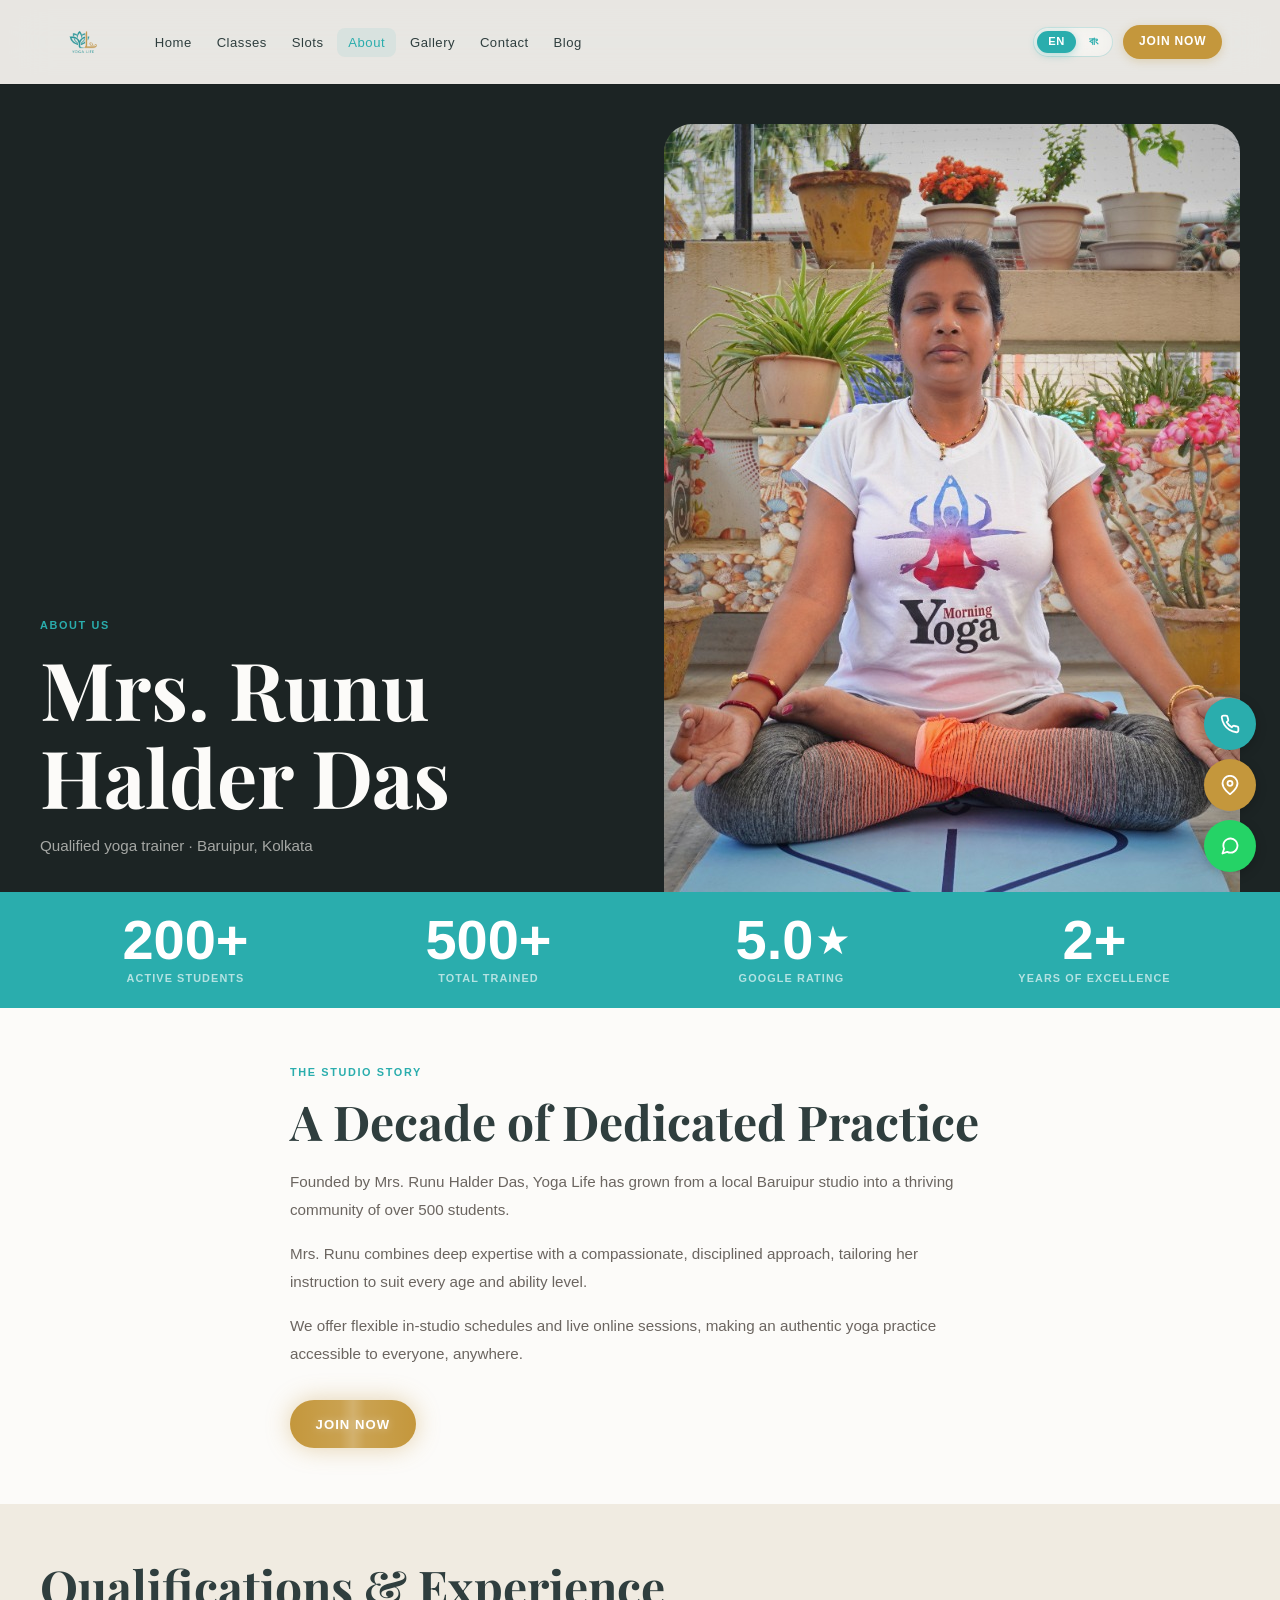
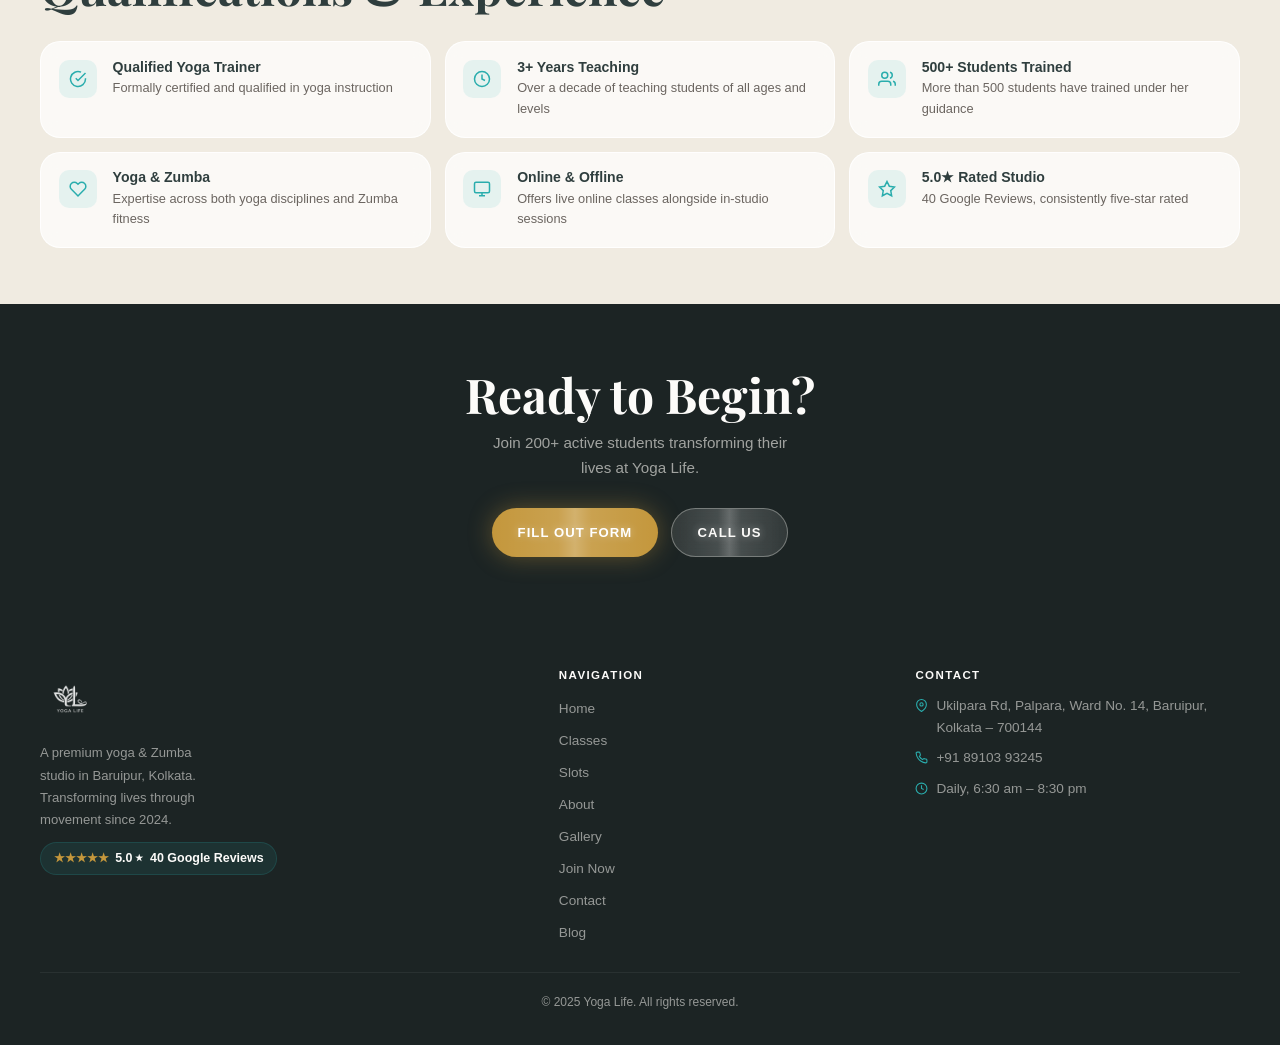
==== commit be67958c: "Update slots.html to be a distinct page with smooth toggle tabs and add navigation links" ====
--- a/about.html
+++ b/about.html
@@ -29,6 +29,7 @@
     <nav aria-label="Primary navigation"><ul class="nav-links">
         <li><a href="index.html" data-i18n="nav.home">Home</a></li>
         <li><a href="classes.html" data-i18n="nav.classes">Classes</a></li>
+        <li><a href="slots.html">Slots</a></li>
         <li><a href="about.html" data-i18n="nav.about">About</a></li>
         <li><a href="gallery.html" data-i18n="nav.gallery">Gallery</a></li>
         <li><a href="contact.html" data-i18n="nav.contact">Contact</a></li>
@@ -47,6 +48,7 @@
 <nav class="nav-drawer" id="nav-drawer" aria-label="Mobile navigation">
   <a href="index.html" data-i18n="nav.home">Home</a>
   <a href="classes.html" data-i18n="nav.classes">Classes</a>
+  <a href="slots.html">Slots</a>
   <a href="about.html" data-i18n="nav.about">About</a>
   <a href="gallery.html" data-i18n="nav.gallery">Gallery</a>
   <a href="contact.html" data-i18n="nav.contact">Contact</a>
@@ -118,6 +120,7 @@
       <ul>
         <li><a href="index.html" data-i18n="nav.home">Home</a></li>
         <li><a href="classes.html" data-i18n="nav.classes">Classes</a></li>
+        <li><a href="slots.html">Slots</a></li>
         <li><a href="about.html" data-i18n="nav.about">About</a></li>
         <li><a href="gallery.html" data-i18n="nav.gallery">Gallery</a></li>
         <li><a href="join.html" data-i18n="nav.join">Join Now</a></li>
@@ -142,3 +145,5 @@
 <script src="js/translations.js"></script>
 <script src="js/main.js"></script>
 </body></html>
+
+
--- a/css/style.css
+++ b/css/style.css
@@ -235,21 +235,21 @@
 /* ===== FLOATING CONTACT BUTTONS ===== */
 .float-contacts {
   position: fixed; bottom: 1.25rem; right: 1rem;
-  z-index: 900; display: flex; flex-direction: column; gap: 0.55rem; align-items: flex-end;
+  z-index: 900; display: flex; flex-direction: column; gap: 0.4rem; align-items: flex-end;
 }
 .float-btn {
   display: flex; align-items: center; justify-content: center;
-  width: 48px; height: 48px; border-radius: 50%; color: var(--white);
+  width: 42px; height: 42px; border-radius: 50%; color: var(--white);
   box-shadow: 0 3px 12px rgba(0,0,0,0.2);
   transition: transform 150ms var(--ease-sharp), box-shadow 150ms;
   text-decoration: none; flex-shrink: 0;
 }
 .float-btn:hover { transform: translateY(-3px) scale(1.08); box-shadow: 0 6px 20px rgba(0,0,0,0.28); }
-.float-btn svg { width: 20px; height: 20px; flex-shrink: 0; }
+.float-btn svg { width: 18px; height: 18px; flex-shrink: 0; }
 .float-call { background: var(--teal); }
 .float-whatsapp { background: #25D366; }
 .float-directions { background: var(--gold); }
-@media (min-width: 768px) { .float-contacts { bottom: 1.75rem; right: 1.5rem; } .float-btn { width: 52px; height: 52px; } }
+@media (min-width: 768px) { .float-contacts { bottom: 1.75rem; right: 1.5rem; gap: 0.55rem; } .float-btn { width: 52px; height: 52px; } .float-btn svg { width: 20px; height: 20px; } }
 
 /* ===== HERO ===== */
 .hero {
@@ -288,7 +288,7 @@
 }
 .hero-content {
   position: relative; z-index: 2;
-  padding: 2.5rem 1.1rem 8rem; /* 8rem bottom padding avoids floating buttons */
+  padding: 2.5rem 1.1rem 6rem; /* reduced padding since video is now here */
   max-width: var(--max-w); margin: 0 auto; width: 100%;
   pointer-events: none;
 }
@@ -378,7 +378,26 @@
 .hero-corner { position: absolute; font-size: 0.6rem; font-weight: 600; letter-spacing: 0.18em; text-transform: uppercase; color: rgba(250,248,244,0.28); }
 .hero-corner.tl { top: calc(var(--nav-h) + 1rem); left: 1.1rem; }
 .hero-corner.br { bottom: 0.25rem; right: 0.75rem; text-align: right; }
-@media (min-width: 768px) { .hero-content { padding: 3.5rem 2rem 6rem; } }
+@media (min-width: 768px) { .hero-content { padding: 3.5rem 2rem 5rem; } }
+
+/* ===== HERO VIDEO EMBED ===== */
+.hero-video-wrapper {
+  max-width: var(--max-w);
+  margin: 3rem auto 0;
+  border-radius: var(--r-xl);
+  overflow: hidden;
+  box-shadow: 0 15px 40px rgba(0,0,0,0.4);
+  border: 1px solid rgba(255,255,255,0.08);
+  background: #000;
+  position: relative;
+  z-index: 10;
+}
+.hero-video-wrapper video {
+  width: 100%;
+  display: block;
+  aspect-ratio: 16/9;
+  object-fit: cover;
+}
 
 /* ===== STATS BAND ===== */
 .stats-band { background: var(--teal); padding: 1.25rem 1.1rem; }
@@ -468,8 +487,12 @@
 }
 .timings-tab:not(.active):hover { color: var(--teal); background: rgba(42,173,173,0.08); }
 
+@keyframes fadeSlideUp {
+  from { opacity: 0; transform: translateY(15px); }
+  to { opacity: 1; transform: translateY(0); }
+}
 .timings-panel { display: none; }
-.timings-panel.active { display: block; }
+.timings-panel.active { display: block; animation: fadeSlideUp 0.4s ease-out forwards; }
 
 .schedule-table { width: 100%; border-collapse: collapse; border-radius: var(--r-md); overflow: hidden; }
 .schedule-table th { text-align: left; font-size: 0.68rem; letter-spacing: 0.1em; text-transform: uppercase; color: var(--text-muted); padding: 0.55rem 0.75rem; background: rgba(255,255,255,0.5); border-bottom: 1px solid rgba(0,0,0,0.08); }
@@ -525,7 +548,8 @@
 .social-icon svg { width: 18px; height: 18px; }
 
 /* ===== FOOTER ===== */
-.site-footer { background: var(--charcoal); color: rgba(250,248,244,0.55); padding: 3rem 1.1rem 1.75rem; }
+.site-footer { background: var(--charcoal); color: rgba(250,248,244,0.55); padding: 3rem 1.1rem 10rem; }
+@media (min-width: 768px) { .site-footer { padding-bottom: 2rem; } }
 .footer-inner { max-width: var(--max-w); margin: 0 auto; display: grid; grid-template-columns: 1fr; gap: 2rem; }
 .footer-logo img { height: 60px; margin-bottom: 0.85rem; filter: brightness(0) invert(1); opacity: 0.88; }
 .footer-desc { font-size: 0.82rem; line-height: 1.7; max-width: 26ch; }
